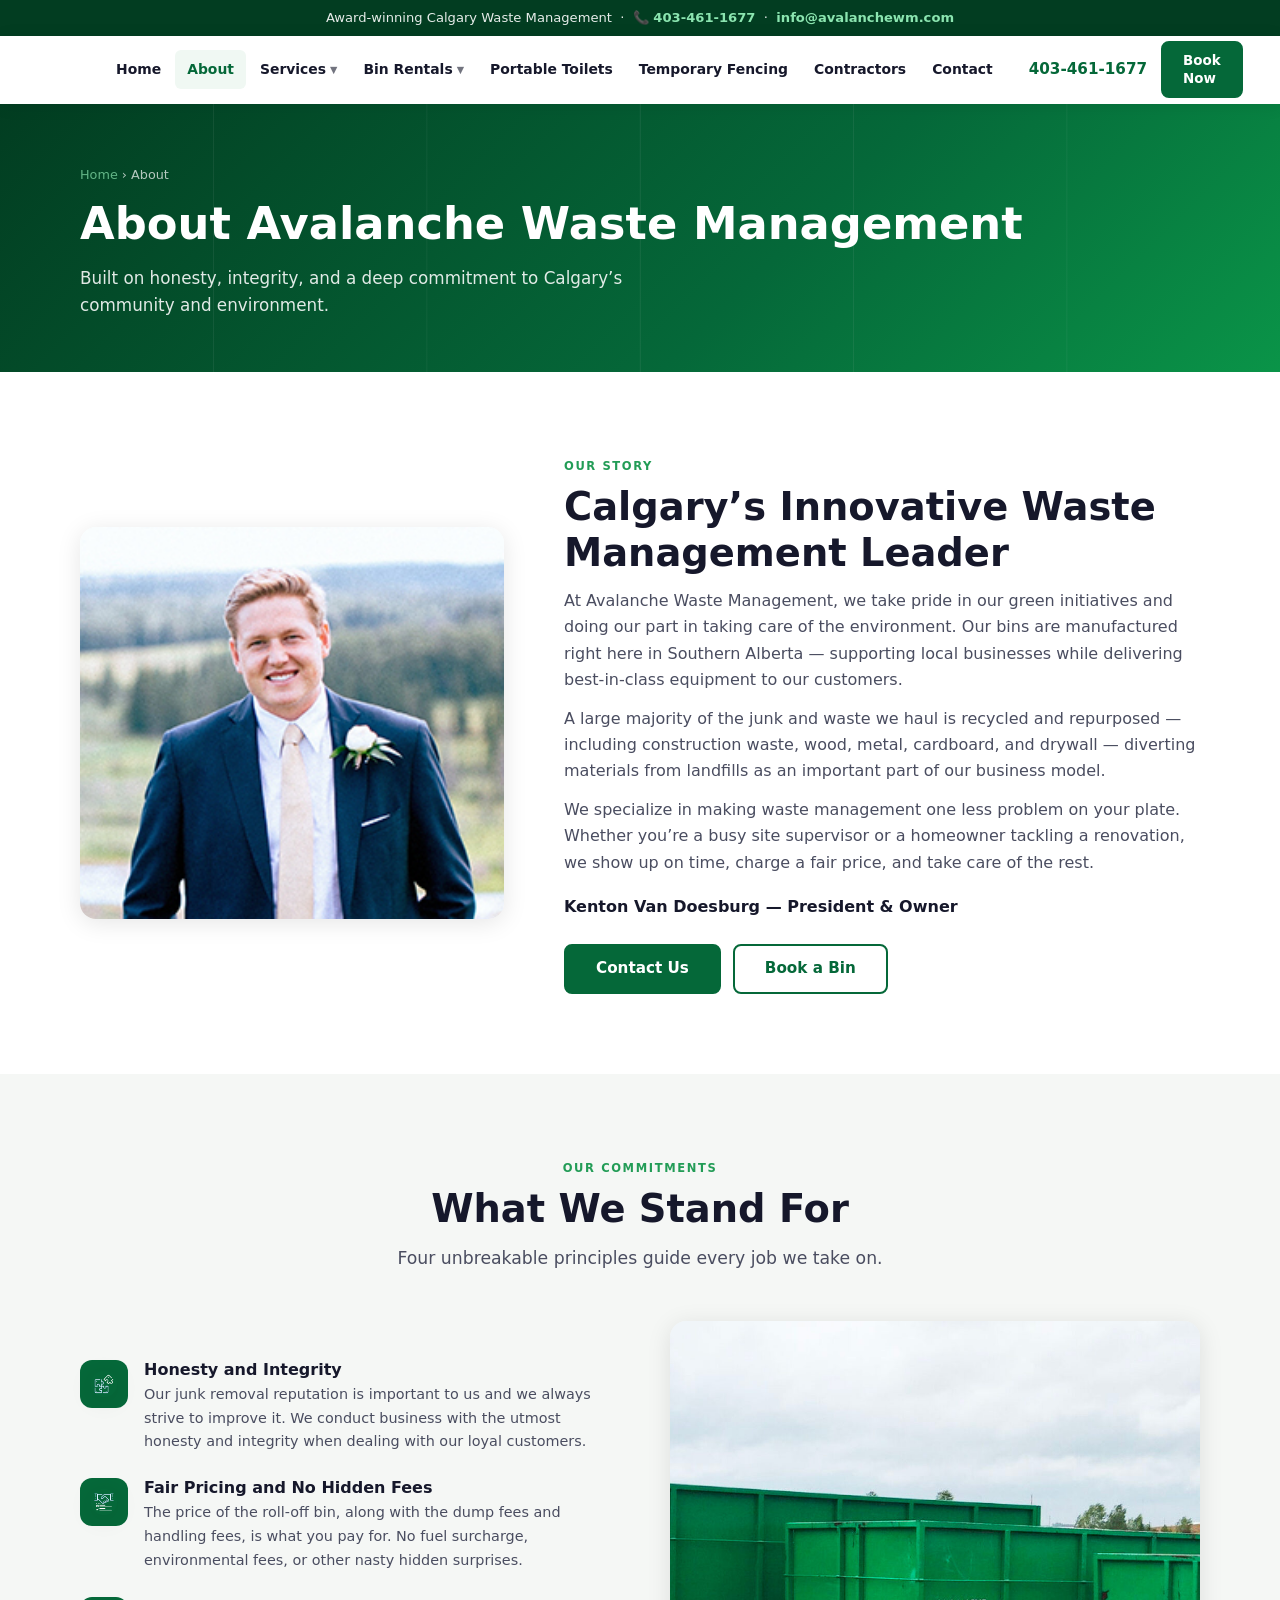
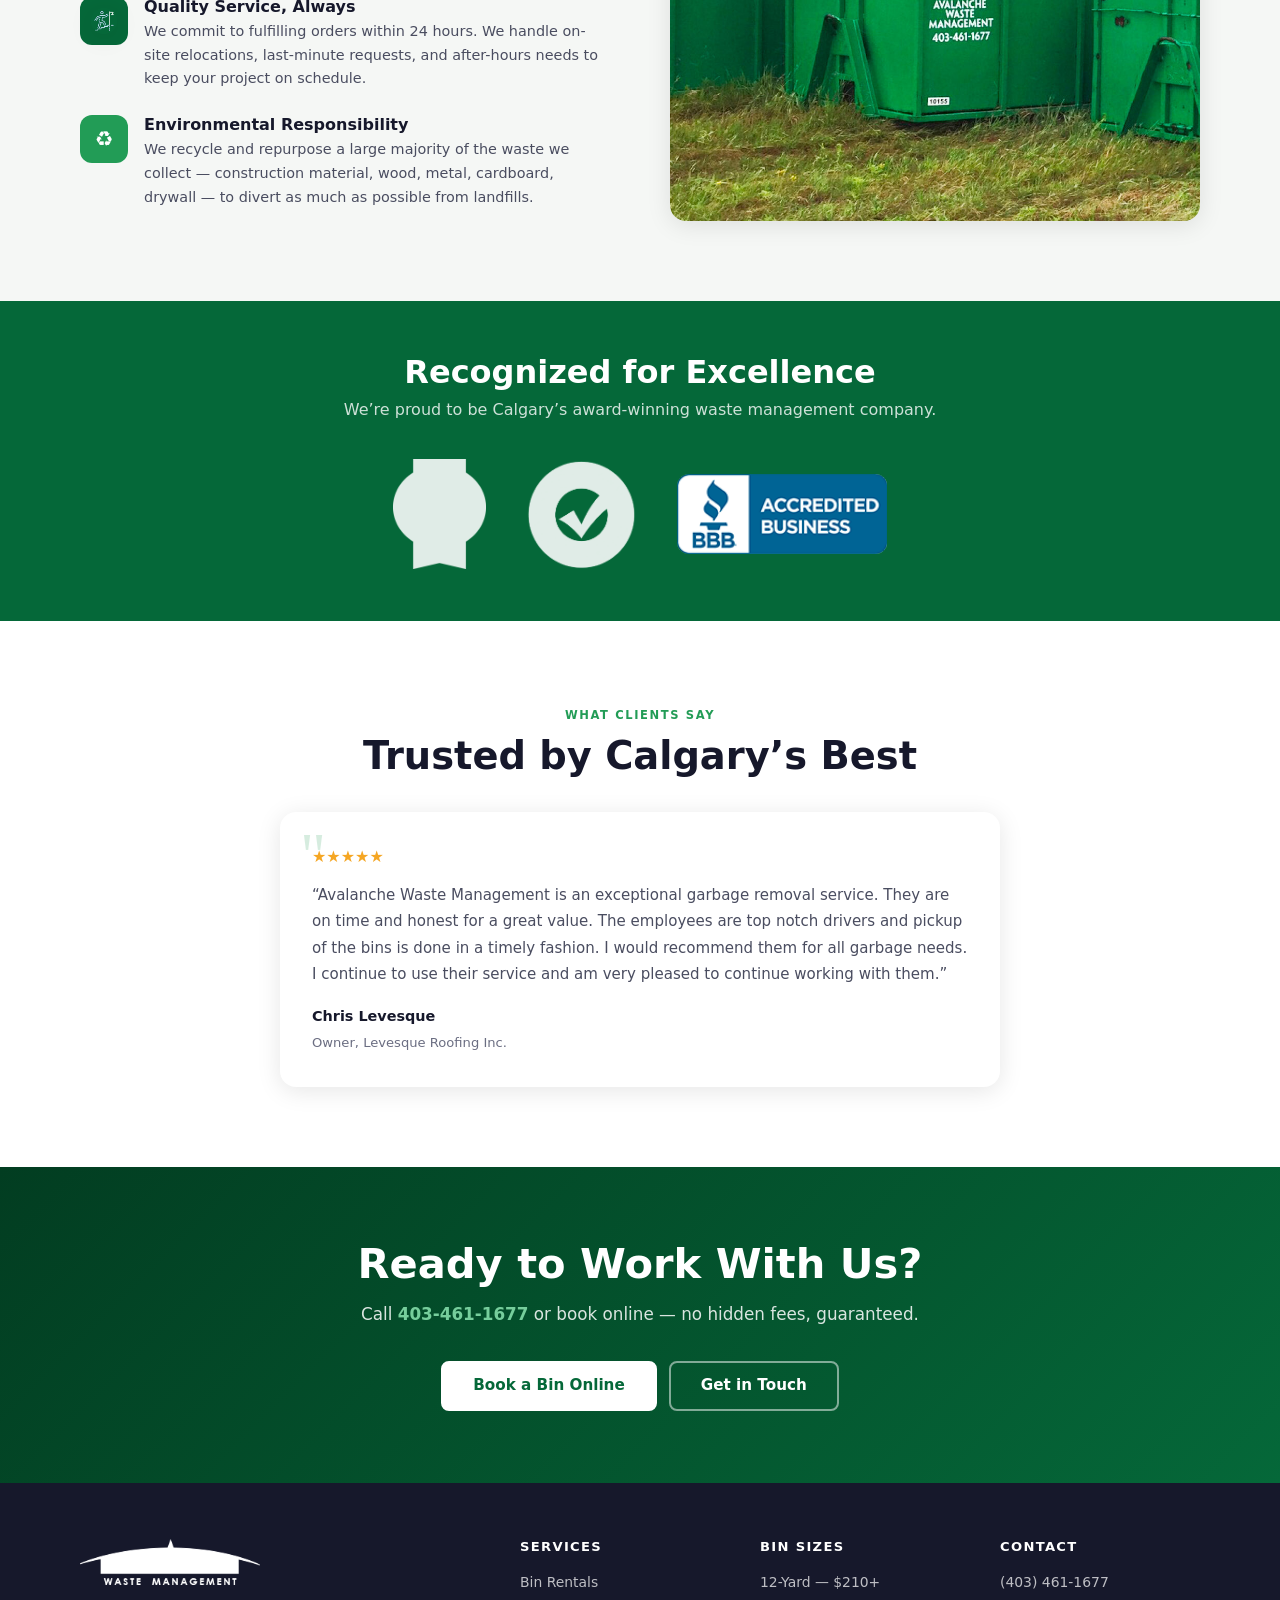
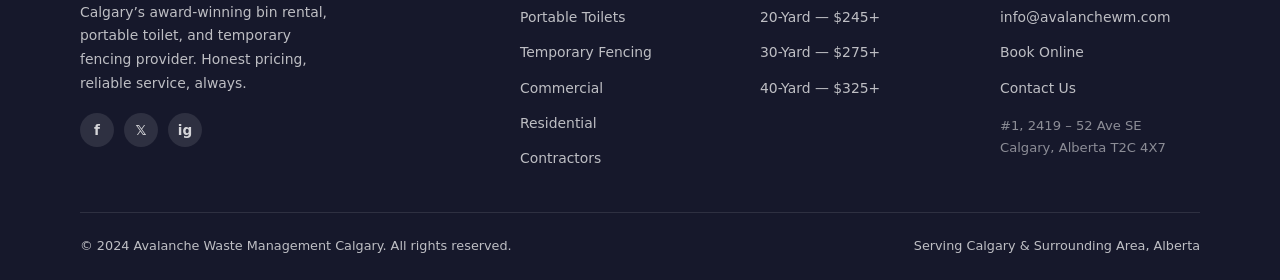
==== about.html @ bcf1470a "Rebuild as multi-page site matching original navigation Adds 9 new pages mirroring avalanchewm.com n" ====
<!DOCTYPE html>
<html lang="en">
<head>
  <meta charset="UTF-8" />
  <meta name="viewport" content="width=device-width, initial-scale=1.0" />
  <title>About | Avalanche Waste Management Calgary</title>
  <meta name="description" content="Learn about Avalanche Waste Management — Calgary's award-winning bin rental company built on honesty, integrity, fair pricing, and recycling." />
  <link rel="icon" type="image/png" href="assets/logo.png" />
  <link rel="stylesheet" href="assets/style.css" />
  <meta property="og:type" content="website" />
  <meta property="og:title" content="About | Avalanche Waste Management Calgary" />
  <meta property="og:description" content="Learn about Avalanche Waste Management — Calgary's award-winning bin rental company built on honesty, integrity, fair pricing, and recycling." />
  <meta property="og:image" content="assets/kent.jpg" />
  <meta name="twitter:card" content="summary_large_image" />
</head>
<body>

  <div class="topbar">
    Award-winning Calgary Waste Management &nbsp;&middot;&nbsp;
    <a href="tel:4034611677">&#128222; 403-461-1677</a>
    &nbsp;&middot;&nbsp;
    <a href="mailto:info@avalanchewm.com">info@avalanchewm.com</a>
  </div>

  <nav class="site-nav">
    <div class="nav-inner">
      <a class="nav-logo" href="index.html"><img src="assets/logo.png" alt="Avalanche Waste Management" /></a>
      <input type="checkbox" id="nav-toggle" />
      <label class="hamburger" for="nav-toggle"><span></span><span></span><span></span></label>
      <ul class="nav-menu">
        <li class="nav-item"><a class="nav-link" href="index.html">Home</a></li>
        <li class="nav-item"><a class="nav-link active" href="about.html">About</a></li>
        <li class="nav-item dropdown">
          <a class="nav-link" href="#">Services <span class="caret">&#9660;</span></a>
          <div class="dropdown-menu">
            <a class="dropdown-item" href="commercial-services.html">Commercial Services</a>
            <a class="dropdown-item" href="residential-services.html">Residential Services</a>
          </div>
        </li>
        <li class="nav-item dropdown">
          <a class="nav-link" href="rentals.html">Bin Rentals <span class="caret">&#9660;</span></a>
          <div class="dropdown-menu">
            <a class="dropdown-item" href="rentals.html#yard40">40-Yard Bin</a>
            <a class="dropdown-item" href="rentals.html#yard30">30-Yard Bin</a>
            <a class="dropdown-item" href="rentals.html#yard20">20-Yard Bin</a>
            <a class="dropdown-item" href="rentals.html#yard12">12-Yard Bin</a>
          </div>
        </li>
        <li class="nav-item"><a class="nav-link" href="portable-toilets.html">Portable Toilets</a></li>
        <li class="nav-item"><a class="nav-link" href="temporary-fencing.html">Temporary Fencing</a></li>
        <li class="nav-item"><a class="nav-link" href="contractor.html">Contractors</a></li>
        <li class="nav-item"><a class="nav-link" href="contact.html">Contact</a></li>
      </ul>
      <div class="nav-right">
        <a class="nav-phone" href="tel:4034611677">403-461-1677</a>
        <a class="btn btn-primary btn-sm" href="booking.html">Book Now</a>
      </div>
    </div>
  </nav>

  <!-- ── Hero ───────────────────────────────────────────── -->
  <section class="page-hero">
    <div class="container page-hero-content">
      <p class="breadcrumb"><a href="index.html">Home</a> &rsaquo; About</p>
      <h1>About Avalanche Waste Management</h1>
      <p>Built on honesty, integrity, and a deep commitment to Calgary&rsquo;s community and environment.</p>
    </div>
  </section>

  <!-- ── Story ──────────────────────────────────────────── -->
  <section class="section">
    <div class="container">
      <div class="split split-2-3">
        <div class="hide-mobile">
          <img src="assets/kent.jpg" alt="Kenton Van Doesburg — President, Avalanche Waste Management" style="max-height:420px;" loading="lazy" />
        </div>
        <div>
          <span class="label">Our Story</span>
          <h2 class="h2">Calgary&rsquo;s Innovative Waste Management Leader</h2>
          <p style="color:var(--gray);margin-top:12px;">At Avalanche Waste Management, we take pride in our green initiatives and doing our part in taking care of the environment. Our bins are manufactured right here in Southern Alberta &mdash; supporting local businesses while delivering best-in-class equipment to our customers.</p>
          <p style="color:var(--gray);margin-top:12px;">A large majority of the junk and waste we haul is recycled and repurposed &mdash; including construction waste, wood, metal, cardboard, and drywall &mdash; diverting materials from landfills as an important part of our business model.</p>
          <p style="color:var(--gray);margin-top:12px;">We specialize in making waste management one less problem on your plate. Whether you&rsquo;re a busy site supervisor or a homeowner tackling a renovation, we show up on time, charge a fair price, and take care of the rest.</p>
          <p style="margin-top:18px;font-weight:700;">Kenton Van Doesburg &mdash; President &amp; Owner</p>
          <div class="btn-group mt-24">
            <a class="btn btn-primary" href="contact.html">Contact Us</a>
            <a class="btn btn-outline" href="booking.html">Book a Bin</a>
          </div>
        </div>
      </div>
    </div>
  </section>

  <!-- ── Values ─────────────────────────────────────────── -->
  <section class="section bg-light">
    <div class="container">
      <div class="text-center mb-48">
        <span class="label">Our Commitments</span>
        <h2 class="h2">What We Stand For</h2>
        <p class="lead mx-auto">Four unbreakable principles guide every job we take on.</p>
      </div>
      <div class="split">
        <div>
          <div class="feature-list">
            <div class="feature-item">
              <div class="feature-icon"><img src="assets/icon-honesty.png" alt="" /></div>
              <div class="feature-text">
                <h4>Honesty and Integrity</h4>
                <p>Our junk removal reputation is important to us and we always strive to improve it. We conduct business with the utmost honesty and integrity when dealing with our loyal customers.</p>
              </div>
            </div>
            <div class="feature-item">
              <div class="feature-icon"><img src="assets/icon-fair-pricing.png" alt="" /></div>
              <div class="feature-text">
                <h4>Fair Pricing and No Hidden Fees</h4>
                <p>The price of the roll-off bin, along with the dump fees and handling fees, is what you pay for. No fuel surcharge, environmental fees, or other nasty hidden surprises.</p>
              </div>
            </div>
            <div class="feature-item">
              <div class="feature-icon"><img src="assets/icon-quality.png" alt="" /></div>
              <div class="feature-text">
                <h4>Quality Service, Always</h4>
                <p>We commit to fulfilling orders within 24 hours. We handle on-site relocations, last-minute requests, and after-hours needs to keep your project on schedule.</p>
              </div>
            </div>
            <div class="feature-item">
              <div class="feature-icon" style="background:var(--green2);"><span class="emoji">&#9851;</span></div>
              <div class="feature-text">
                <h4>Environmental Responsibility</h4>
                <p>We recycle and repurpose a large majority of the waste we collect &mdash; construction material, wood, metal, cardboard, drywall &mdash; to divert as much as possible from landfills.</p>
              </div>
            </div>
          </div>
        </div>
        <div class="hide-mobile">
          <img src="assets/service-bins.jpg" alt="Avalanche WM bins" style="max-height:500px;" loading="lazy" />
        </div>
      </div>
    </div>
  </section>

  <!-- ── Awards ─────────────────────────────────────────── -->
  <section class="awards-bar">
    <div class="container">
      <h2>Recognized for Excellence</h2>
      <p>We&rsquo;re proud to be Calgary&rsquo;s award-winning waste management company.</p>
      <div class="awards-logos">
        <div><img src="assets/award-consumer-choice.png" alt="2020 Consumer Choice Award" /></div>
        <div><img src="assets/award-top-choice.png" alt="2018-2019 Top Choice Award" /></div>
        <div class="award-bbb"><img src="assets/bbb-logo.png" alt="BBB Accredited Business" /></div>
      </div>
    </div>
  </section>

  <!-- ── Testimonial ────────────────────────────────────── -->
  <section class="section">
    <div class="container" style="max-width:760px;">
      <div class="text-center mb-32">
        <span class="label">What Clients Say</span>
        <h2 class="h2">Trusted by Calgary&rsquo;s Best</h2>
      </div>
      <div class="testimonial-block">
        <div class="testimonial-stars">&#9733;&#9733;&#9733;&#9733;&#9733;</div>
        <p class="testimonial-text">&ldquo;Avalanche Waste Management is an exceptional garbage removal service. They are on time and honest for a great value. The employees are top notch drivers and pickup of the bins is done in a timely fashion. I would recommend them for all garbage needs. I continue to use their service and am very pleased to continue working with them.&rdquo;</p>
        <div class="testimonial-author"><strong>Chris Levesque</strong><span>Owner, Levesque Roofing Inc.</span></div>
      </div>
    </div>
  </section>

  <!-- ── CTA ────────────────────────────────────────────── -->
  <section class="cta-banner">
    <h2>Ready to Work With Us?</h2>
    <p>Call <a href="tel:4034611677" style="color:#8be5b0;font-weight:700;">403-461-1677</a> or book online &mdash; no hidden fees, guaranteed.</p>
    <div class="btn-group" style="justify-content:center;">
      <a class="btn btn-white" href="booking.html">Book a Bin Online</a>
      <a class="btn btn-ghost" href="contact.html">Get in Touch</a>
    </div>
  </section>

  <!-- ── Footer ─────────────────────────────────────────── -->
  <footer class="site-footer">
    <div class="container">
      <div class="footer-grid">
        <div class="footer-brand">
          <img src="assets/logo.png" alt="Avalanche Waste Management" />
          <p>Calgary&rsquo;s award-winning bin rental, portable toilet, and temporary fencing provider. Honest pricing, reliable service, always.</p>
          <div class="footer-social">
            <a href="https://www.facebook.com/Avalanche-Waste-Management-693811640731460" target="_blank" rel="noopener" aria-label="Facebook">f</a>
            <a href="https://twitter.com/avalanche_waste" target="_blank" rel="noopener" aria-label="Twitter">&#120143;</a>
            <a href="https://instagram.com/avalanche_waste" target="_blank" rel="noopener" aria-label="Instagram">ig</a>
          </div>
        </div>
        <div class="footer-col">
          <h4>Services</h4>
          <ul>
            <li><a href="rentals.html">Bin Rentals</a></li>
            <li><a href="portable-toilets.html">Portable Toilets</a></li>
            <li><a href="temporary-fencing.html">Temporary Fencing</a></li>
            <li><a href="commercial-services.html">Commercial</a></li>
            <li><a href="residential-services.html">Residential</a></li>
            <li><a href="contractor.html">Contractors</a></li>
          </ul>
        </div>
        <div class="footer-col">
          <h4>Bin Sizes</h4>
          <ul>
            <li><a href="rentals.html#yard12">12-Yard &mdash; $210+</a></li>
            <li><a href="rentals.html#yard20">20-Yard &mdash; $245+</a></li>
            <li><a href="rentals.html#yard30">30-Yard &mdash; $275+</a></li>
            <li><a href="rentals.html#yard40">40-Yard &mdash; $325+</a></li>
          </ul>
        </div>
        <div class="footer-col">
          <h4>Contact</h4>
          <ul>
            <li><a href="tel:4034611677">(403) 461-1677</a></li>
            <li><a href="mailto:info@avalanchewm.com">info@avalanchewm.com</a></li>
            <li><a href="booking.html">Book Online</a></li>
            <li><a href="contact.html">Contact Us</a></li>
          </ul>
          <p style="font-size:.82rem;margin-top:14px;opacity:.7;">#1, 2419 &ndash; 52 Ave SE<br/>Calgary, Alberta T2C 4X7</p>
        </div>
      </div>
      <div class="footer-bottom">
        <p>&copy; 2024 Avalanche Waste Management Calgary. All rights reserved.</p>
        <p>Serving Calgary &amp; Surrounding Area, Alberta</p>
      </div>
    </div>
  </footer>

</body>
</html>
---- assets/style.css ----
/* ═══════════════════════════════════════════════════════
   Avalanche Waste Management — Shared Stylesheet
   Brand: #056839 (primary green), #229c56 (secondary green)
   ═══════════════════════════════════════════════════════ */

/* ── Reset & Tokens ─────────────────────────────────── */
*, *::before, *::after { box-sizing: border-box; margin: 0; padding: 0; }
:root {
  --green:    #056839;
  --green2:   #229c56;
  --green-dk: #023d21;
  --dark:     #16182b;
  --gray:     #4a4d60;
  --gray-lt:  #6b6e82;
  --light:    #f5f7f5;
  --border:   #dde2df;
  --white:    #ffffff;
  --radius:   8px;
  --radius-lg:16px;
  --shadow:   0 4px 24px rgba(0,0,0,.10);
  --shadow-lg:0 12px 40px rgba(0,0,0,.14);
  --trans:    .2s ease;
  --container:1160px;
}
html { scroll-behavior: smooth; }
body {
  font-family: 'Segoe UI', system-ui, -apple-system, sans-serif;
  color: var(--dark);
  background: var(--white);
  line-height: 1.65;
}
img { max-width: 100%; display: block; }
a  { color: inherit; text-decoration: none; }

/* ── Layout helpers ─────────────────────────────────── */
.container { max-width: var(--container); margin: 0 auto; padding: 0 20px; }
.section    { padding: 80px 0; }
.section-sm { padding: 52px 0; }
.section-lg { padding: 100px 0; }
.bg-light   { background: var(--light); }
.bg-dark    { background: var(--dark); color: var(--white); }
.bg-green   { background: var(--green); color: var(--white); }
.text-center{ text-align: center; }

/* ── Typography helpers ─────────────────────────────── */
.label {
  display: inline-block;
  font-size: .72rem;
  font-weight: 700;
  letter-spacing: .14em;
  text-transform: uppercase;
  color: var(--green2);
  margin-bottom: 8px;
}
.bg-green .label, .bg-dark .label { color: #8be5b0; }
h1,h2,h3,h4 { line-height: 1.2; }
.h1 { font-size: clamp(2rem, 5vw, 3.2rem); font-weight: 900; }
.h2 { font-size: clamp(1.6rem, 4vw, 2.4rem); font-weight: 800; }
.h3 { font-size: 1.3rem; font-weight: 700; }
.lead { font-size: 1.08rem; color: var(--gray); max-width: 640px; margin-top: 12px; }
.bg-green .lead, .bg-dark .lead { color: rgba(255,255,255,.8); }

/* ── Buttons ────────────────────────────────────────── */
.btn {
  display: inline-block;
  padding: 13px 30px;
  border-radius: var(--radius);
  font-weight: 700;
  font-size: .95rem;
  transition: opacity var(--trans), transform var(--trans);
  cursor: pointer;
  border: 2px solid transparent;
  line-height: 1.3;
}
.btn:hover { opacity: .87; transform: translateY(-1px); }
.btn-primary   { background: var(--green);  color: var(--white); border-color: var(--green); }
.btn-outline   { background: transparent;   color: var(--green); border-color: var(--green); }
.btn-white     { background: var(--white);  color: var(--green); border-color: var(--white); }
.btn-ghost     { background: transparent;   color: var(--white); border-color: rgba(255,255,255,.5); }
.btn-lg        { padding: 15px 36px; font-size: 1.05rem; }
.btn-sm        { padding: 9px 20px;  font-size: .84rem; }
.btn-block     { width: 100%; text-align: center; }
.btn-group     { display: flex; gap: 12px; flex-wrap: wrap; align-items: center; }

/* ── Top bar ────────────────────────────────────────── */
.topbar {
  background: var(--green-dk);
  color: rgba(255,255,255,.9);
  font-size: .82rem;
  padding: 7px 0;
  text-align: center;
}
.topbar a { color: #8be5b0; font-weight: 600; }
.topbar a:hover { text-decoration: underline; }

/* ── Navigation ─────────────────────────────────────── */
.site-nav {
  background: var(--white);
  box-shadow: 0 2px 16px rgba(0,0,0,.08);
  position: sticky;
  top: 0;
  z-index: 200;
}
.nav-inner {
  max-width: var(--container);
  margin: 0 auto;
  padding: 0 20px;
  display: flex;
  align-items: center;
  gap: 24px;
  height: 68px;
}
.nav-logo img { height: 50px; width: auto; }
.nav-menu {
  display: flex;
  list-style: none;
  gap: 2px;
  flex: 1;
}
.nav-item { position: relative; }
.nav-link {
  display: flex;
  align-items: center;
  gap: 4px;
  padding: 8px 12px;
  font-size: .87rem;
  font-weight: 600;
  color: var(--dark);
  border-radius: 6px;
  white-space: nowrap;
  transition: background var(--trans), color var(--trans);
}
.nav-link:hover, .nav-link.active { color: var(--green); background: #f0f8f3; }
.nav-link .caret { font-size: .6rem; opacity: .6; }
/* Dropdowns */
.dropdown { position: relative; }
.dropdown-menu {
  display: none;
  position: absolute;
  top: calc(100% + 4px);
  left: 0;
  background: var(--white);
  border: 1px solid var(--border);
  border-radius: var(--radius);
  box-shadow: var(--shadow);
  min-width: 200px;
  padding: 6px;
  z-index: 300;
}
.dropdown:hover .dropdown-menu,
.dropdown:focus-within .dropdown-menu { display: block; }
.dropdown-item {
  display: block;
  padding: 9px 14px;
  font-size: .86rem;
  font-weight: 600;
  color: var(--dark);
  border-radius: 6px;
  transition: background var(--trans), color var(--trans);
}
.dropdown-item:hover { background: #f0f8f3; color: var(--green); }
/* Nav right */
.nav-right { display: flex; align-items: center; gap: 14px; margin-left: auto; }
.nav-phone { font-weight: 700; color: var(--green); font-size: .95rem; white-space: nowrap; }
/* Mobile hamburger */
.hamburger { display: none; flex-direction: column; gap: 5px; cursor: pointer; background: none; border: none; padding: 4px; }
.hamburger span { width: 24px; height: 2px; background: var(--dark); border-radius: 2px; transition: var(--trans); }
#nav-toggle { display: none; }
@media (max-width: 900px) {
  .nav-menu, .nav-right .btn { display: none; }
  .hamburger { display: flex; }
  #nav-toggle:checked ~ .nav-menu {
    display: flex;
    flex-direction: column;
    position: absolute;
    top: 68px;
    left: 0; right: 0;
    background: var(--white);
    padding: 16px;
    gap: 2px;
    box-shadow: 0 8px 24px rgba(0,0,0,.1);
    border-top: 1px solid var(--border);
  }
  #nav-toggle:checked ~ .nav-menu .dropdown-menu {
    display: block;
    position: static;
    box-shadow: none;
    border: none;
    padding-left: 12px;
    margin-top: 2px;
  }
}

/* ── Page hero (inner pages) ────────────────────────── */
.page-hero {
  background: linear-gradient(135deg, var(--green-dk) 0%, var(--green) 60%, #0a9448 100%);
  color: var(--white);
  padding: 60px 0 52px;
  position: relative;
  overflow: hidden;
}
.page-hero::before {
  content: '';
  position: absolute;
  inset: 0;
  background: url('../assets/hero-bg.png') center/cover;
  opacity: .1;
}
.page-hero-content { position: relative; z-index: 1; }
.page-hero .breadcrumb {
  font-size: .8rem;
  opacity: .7;
  margin-bottom: 12px;
}
.page-hero .breadcrumb a { color: #8be5b0; }
.page-hero h1 { font-size: clamp(1.9rem, 4.5vw, 2.8rem); font-weight: 900; margin-bottom: 14px; }
.page-hero p  { font-size: 1.05rem; opacity: .88; max-width: 560px; }
.page-hero .btn-group { margin-top: 28px; }
/* Photo variant */
.page-hero-photo {
  display: grid;
  grid-template-columns: 1fr 1fr;
  gap: 48px;
  align-items: center;
}
.page-hero-photo img {
  border-radius: var(--radius-lg);
  box-shadow: 0 20px 60px rgba(0,0,0,.3);
  width: 100%;
  max-height: 360px;
  object-fit: cover;
}
@media (max-width: 768px) {
  .page-hero-photo { grid-template-columns: 1fr; }
  .page-hero-photo img { display: none; }
}

/* ── Stats strip ────────────────────────────────────── */
.stats-strip { background: var(--dark); color: var(--white); padding: 28px 0; }
.stats-grid {
  display: grid;
  grid-template-columns: repeat(4,1fr);
  gap: 16px;
  text-align: center;
}
.stat-num   { font-size: 1.8rem; font-weight: 900; color: #8be5b0; }
.stat-label { font-size: .78rem; opacity: .7; margin-top: 4px; }
@media (max-width: 640px) { .stats-grid { grid-template-columns: repeat(2,1fr); } }

/* ── Service cards ──────────────────────────────────── */
.cards-grid {
  display: grid;
  grid-template-columns: repeat(3,1fr);
  gap: 28px;
}
.cards-grid-2 { grid-template-columns: repeat(2,1fr); }
.card {
  background: var(--white);
  border: 1px solid var(--border);
  border-radius: var(--radius-lg);
  overflow: hidden;
  box-shadow: var(--shadow);
  transition: transform var(--trans), box-shadow var(--trans);
}
.card:hover { transform: translateY(-4px); box-shadow: var(--shadow-lg); }
.card-img { width: 100%; height: 220px; object-fit: cover; }
.card-body { padding: 24px; }
.card-body h3 { font-size: 1.15rem; font-weight: 800; margin-bottom: 10px; }
.card-body p  { font-size: .9rem; color: var(--gray); margin-bottom: 18px; }
@media (max-width: 820px) {
  .cards-grid { grid-template-columns: 1fr; max-width: 480px; margin-left: auto; margin-right: auto; }
  .cards-grid-2 { grid-template-columns: 1fr; }
}

/* ── Pricing cards ──────────────────────────────────── */
.pricing-grid {
  display: grid;
  grid-template-columns: repeat(2,1fr);
  gap: 24px;
}
.pricing-card {
  border: 2px solid var(--border);
  border-radius: var(--radius-lg);
  padding: 28px;
  position: relative;
  transition: border-color var(--trans), box-shadow var(--trans);
}
.pricing-card:hover    { border-color: var(--green2); box-shadow: var(--shadow); }
.pricing-card.featured { border-color: var(--green); }
.pricing-card .badge {
  position: absolute;
  top: -13px; left: 24px;
  background: var(--green);
  color: var(--white);
  font-size: .7rem; font-weight: 700;
  letter-spacing: .08em; text-transform: uppercase;
  padding: 4px 12px; border-radius: 100px;
}
.pricing-card img   { width: 100%; height: 170px; object-fit: cover; border-radius: 10px; margin-bottom: 16px; }
.pricing-card h3    { font-size: 1.25rem; font-weight: 800; }
.price              { font-size: 2rem; font-weight: 900; color: var(--green); margin: 8px 0 14px; }
.price small        { font-size: .85rem; color: var(--gray); font-weight: 400; }
.spec-list          { list-style: none; margin-bottom: 20px; display: flex; flex-direction: column; gap: 7px; }
.spec-list li       { font-size: .87rem; color: var(--gray); display: flex; gap: 8px; }
.spec-list li::before { content: '✓'; color: var(--green2); font-weight: 800; flex-shrink: 0; }
@media (max-width: 680px) { .pricing-grid { grid-template-columns: 1fr; } }

/* ── Two-column content ─────────────────────────────── */
.split        { display: grid; grid-template-columns: 1fr 1fr; gap: 60px; align-items: center; }
.split-3-2    { grid-template-columns: 3fr 2fr; }
.split-2-3    { grid-template-columns: 2fr 3fr; }
.split img    { border-radius: var(--radius-lg); width: 100%; object-fit: cover; box-shadow: var(--shadow); }
@media (max-width: 768px) {
  .split, .split-3-2, .split-2-3 { grid-template-columns: 1fr; }
  .split .hide-mobile { display: none; }
}

/* ── Feature list ───────────────────────────────────── */
.feature-list { display: flex; flex-direction: column; gap: 24px; margin-top: 28px; }
.feature-item { display: flex; gap: 16px; align-items: flex-start; }
.feature-icon {
  width: 48px; height: 48px; border-radius: 12px;
  background: var(--green);
  display: flex; align-items: center; justify-content: center;
  flex-shrink: 0;
}
.feature-icon img   { width: 26px; height: 26px; object-fit: contain; filter: brightness(10); }
.feature-icon .emoji{ color: var(--white); font-size: 1.3rem; }
.feature-text h4    { font-weight: 700; margin-bottom: 4px; }
.feature-text p     { font-size: .9rem; color: var(--gray); }

/* ── Awards bar ─────────────────────────────────────── */
.awards-bar { background: var(--green); color: var(--white); padding: 52px 0; text-align: center; }
.awards-bar h2 { font-size: clamp(1.4rem,3.5vw,2rem); font-weight: 800; margin-bottom: 6px; }
.awards-bar p  { opacity: .8; margin-bottom: 36px; }
.awards-logos  { display: flex; justify-content: center; align-items: center; gap: 40px; flex-wrap: wrap; }
.awards-logos img {
  height: 110px; width: auto; object-fit: contain;
  filter: brightness(0) invert(1); opacity: .88;
  transition: opacity var(--trans), transform var(--trans);
}
.awards-logos img:hover { opacity: 1; transform: scale(1.04); }
.award-bbb img { filter: none; opacity: 1; height: 80px; }

/* ── Testimonial ────────────────────────────────────── */
.testimonial-block {
  background: var(--white);
  border-radius: var(--radius-lg);
  padding: 32px;
  box-shadow: var(--shadow);
  position: relative;
}
.testimonial-block::before {
  content: '"';
  position: absolute;
  top: 12px; left: 20px;
  font-size: 4rem;
  color: var(--green2);
  opacity: .18;
  font-family: Georgia, serif;
  line-height: 1;
}
.testimonial-stars { color: #f5a623; margin-bottom: 12px; }
.testimonial-text  { font-size: .94rem; color: var(--gray); line-height: 1.75; margin-bottom: 18px; }
.testimonial-author strong { display: block; font-size: .9rem; }
.testimonial-author span   { font-size: .82rem; color: var(--gray-lt); }
.testimonials-grid { display: grid; grid-template-columns: repeat(3,1fr); gap: 24px; }
@media (max-width: 800px) {
  .testimonials-grid { grid-template-columns: 1fr; max-width: 480px; margin: 0 auto; }
}

/* ── CTA banner ─────────────────────────────────────── */
.cta-banner {
  background: linear-gradient(135deg, var(--green-dk), var(--green));
  color: var(--white);
  padding: 72px 20px;
  text-align: center;
}
.cta-banner h2 { font-size: clamp(1.6rem,4vw,2.6rem); font-weight: 900; margin-bottom: 12px; }
.cta-banner p  { opacity: .85; font-size: 1.05rem; margin-bottom: 32px; }
.cta-banner .btn-group { justify-content: center; }

/* ── Contact form ───────────────────────────────────── */
.contact-form-wrap {
  background: var(--white);
  border-radius: var(--radius-lg);
  padding: 36px;
  box-shadow: var(--shadow);
}
.contact-form-wrap h3 { font-size: 1.2rem; font-weight: 800; margin-bottom: 24px; }
.form-row { display: grid; grid-template-columns: 1fr 1fr; gap: 16px; }
.form-group { margin-bottom: 16px; }
.form-group label { display: block; font-size: .82rem; font-weight: 600; margin-bottom: 6px; color: var(--gray); }
.form-group input,
.form-group select,
.form-group textarea {
  width: 100%;
  padding: 12px 14px;
  border: 2px solid var(--border);
  border-radius: var(--radius);
  font-size: .92rem;
  font-family: inherit;
  color: var(--dark);
  background: var(--white);
  transition: border-color var(--trans);
}
.form-group input:focus,
.form-group select:focus,
.form-group textarea:focus { outline: none; border-color: var(--green2); }
.form-group textarea { resize: vertical; min-height: 100px; }
.form-submit { padding: 15px; font-size: 1rem; }
@media (max-width: 640px) { .form-row { grid-template-columns: 1fr; } }

/* ── Contact details ────────────────────────────────── */
.contact-detail { display: flex; gap: 16px; align-items: flex-start; margin-bottom: 24px; }
.contact-icon {
  width: 44px; height: 44px; border-radius: 10px;
  background: var(--green);
  display: flex; align-items: center; justify-content: center;
  flex-shrink: 0; font-size: 1.15rem; color: var(--white);
}
.contact-icon img { width: 24px; height: 24px; object-fit: contain; filter: brightness(10); }
.contact-detail-body strong { display: block; font-size: .8rem; color: var(--gray); font-weight: 600; margin-bottom: 2px; }
.contact-detail-body a,
.contact-detail-body span  { font-weight: 700; color: var(--dark); font-size: .96rem; }
.contact-detail-body a:hover { color: var(--green); }

/* ── Notice box ─────────────────────────────────────── */
.notice {
  background: #e8f5ee;
  border-left: 4px solid var(--green2);
  border-radius: 0 var(--radius) var(--radius) 0;
  padding: 16px 20px;
  font-size: .9rem;
  color: var(--dark);
  margin: 20px 0;
}

/* ── Sector tags ────────────────────────────────────── */
.tag-list { display: flex; flex-wrap: wrap; gap: 8px; margin-top: 16px; }
.tag {
  background: #e8f5ee;
  color: var(--green);
  font-size: .8rem;
  font-weight: 600;
  padding: 4px 12px;
  border-radius: 100px;
  border: 1px solid #c3e6d0;
}

/* ── Footer ─────────────────────────────────────────── */
.site-footer { background: var(--dark); color: rgba(255,255,255,.72); padding: 56px 0 24px; }
.footer-grid {
  display: grid;
  grid-template-columns: 2fr 1fr 1fr 1fr;
  gap: 40px;
  margin-bottom: 40px;
}
.footer-brand img   { height: 46px; width: auto; margin-bottom: 16px; filter: brightness(0) invert(1); }
.footer-brand p     { font-size: .87rem; max-width: 260px; line-height: 1.7; }
.footer-col h4      { color: var(--white); font-size: .82rem; font-weight: 700; text-transform: uppercase; letter-spacing: .1em; margin-bottom: 14px; }
.footer-col ul      { list-style: none; display: flex; flex-direction: column; gap: 9px; }
.footer-col ul a    { font-size: .87rem; transition: color var(--trans); }
.footer-col ul a:hover { color: var(--white); }
.footer-social      { display: flex; gap: 10px; margin-top: 18px; }
.footer-social a {
  width: 34px; height: 34px; border-radius: 50%;
  background: rgba(255,255,255,.1);
  display: flex; align-items: center; justify-content: center;
  font-size: .85rem; font-style: normal; font-weight: 700;
  color: rgba(255,255,255,.8);
  transition: background var(--trans), color var(--trans);
}
.footer-social a:hover { background: var(--green2); color: var(--white); }
.footer-bottom {
  border-top: 1px solid rgba(255,255,255,.1);
  padding-top: 22px;
  display: flex;
  justify-content: space-between;
  align-items: center;
  gap: 12px;
  flex-wrap: wrap;
  font-size: .8rem;
}
@media (max-width: 860px) { .footer-grid { grid-template-columns: 1fr 1fr; } }
@media (max-width: 520px) { .footer-grid { grid-template-columns: 1fr; } }

/* ── Utility ────────────────────────────────────────── */
.mt-8  { margin-top: 8px;  }
.mt-16 { margin-top: 16px; }
.mt-24 { margin-top: 24px; }
.mt-32 { margin-top: 32px; }
.mb-8  { margin-bottom: 8px;  }
.mb-16 { margin-bottom: 16px; }
.mb-32 { margin-bottom: 32px; }
.mb-48 { margin-bottom: 48px; }
.gap-sm { gap: 8px !important; }
.max-640 { max-width: 640px; }
.mx-auto { margin-left: auto; margin-right: auto; }
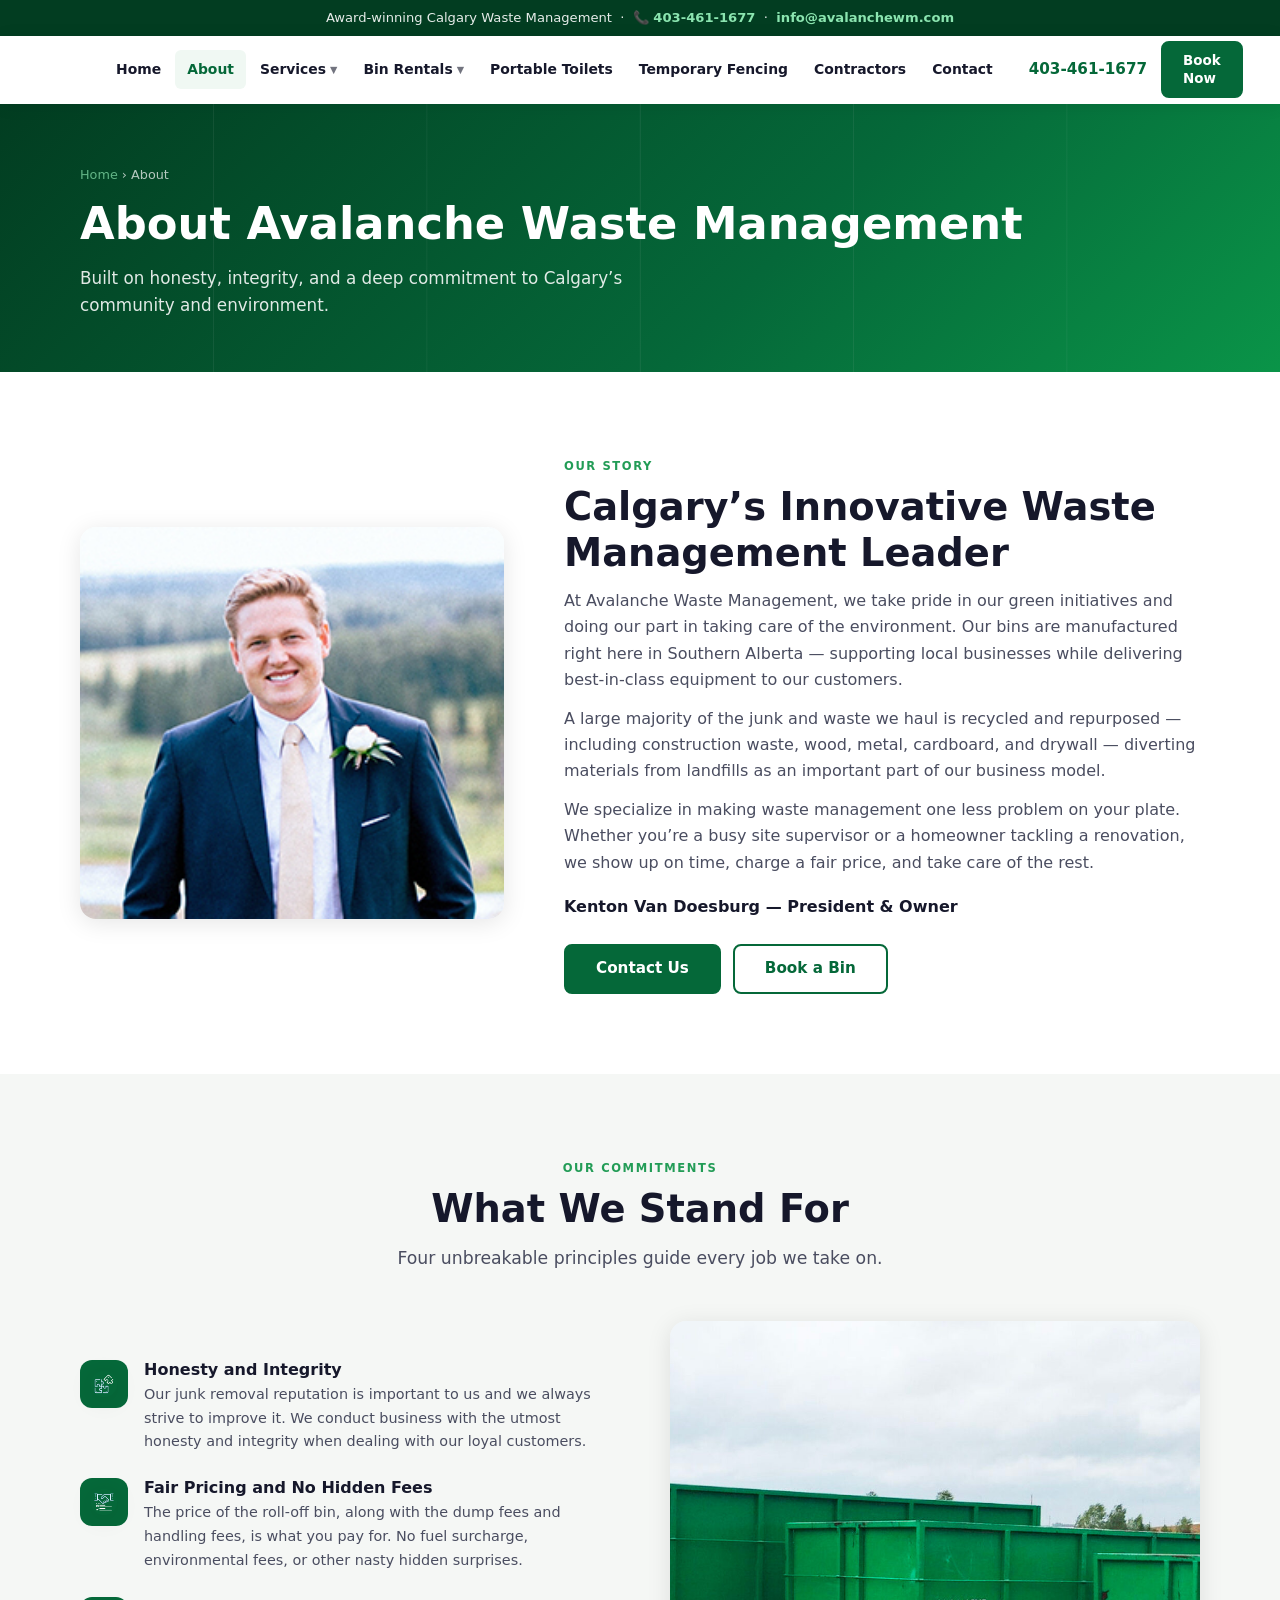
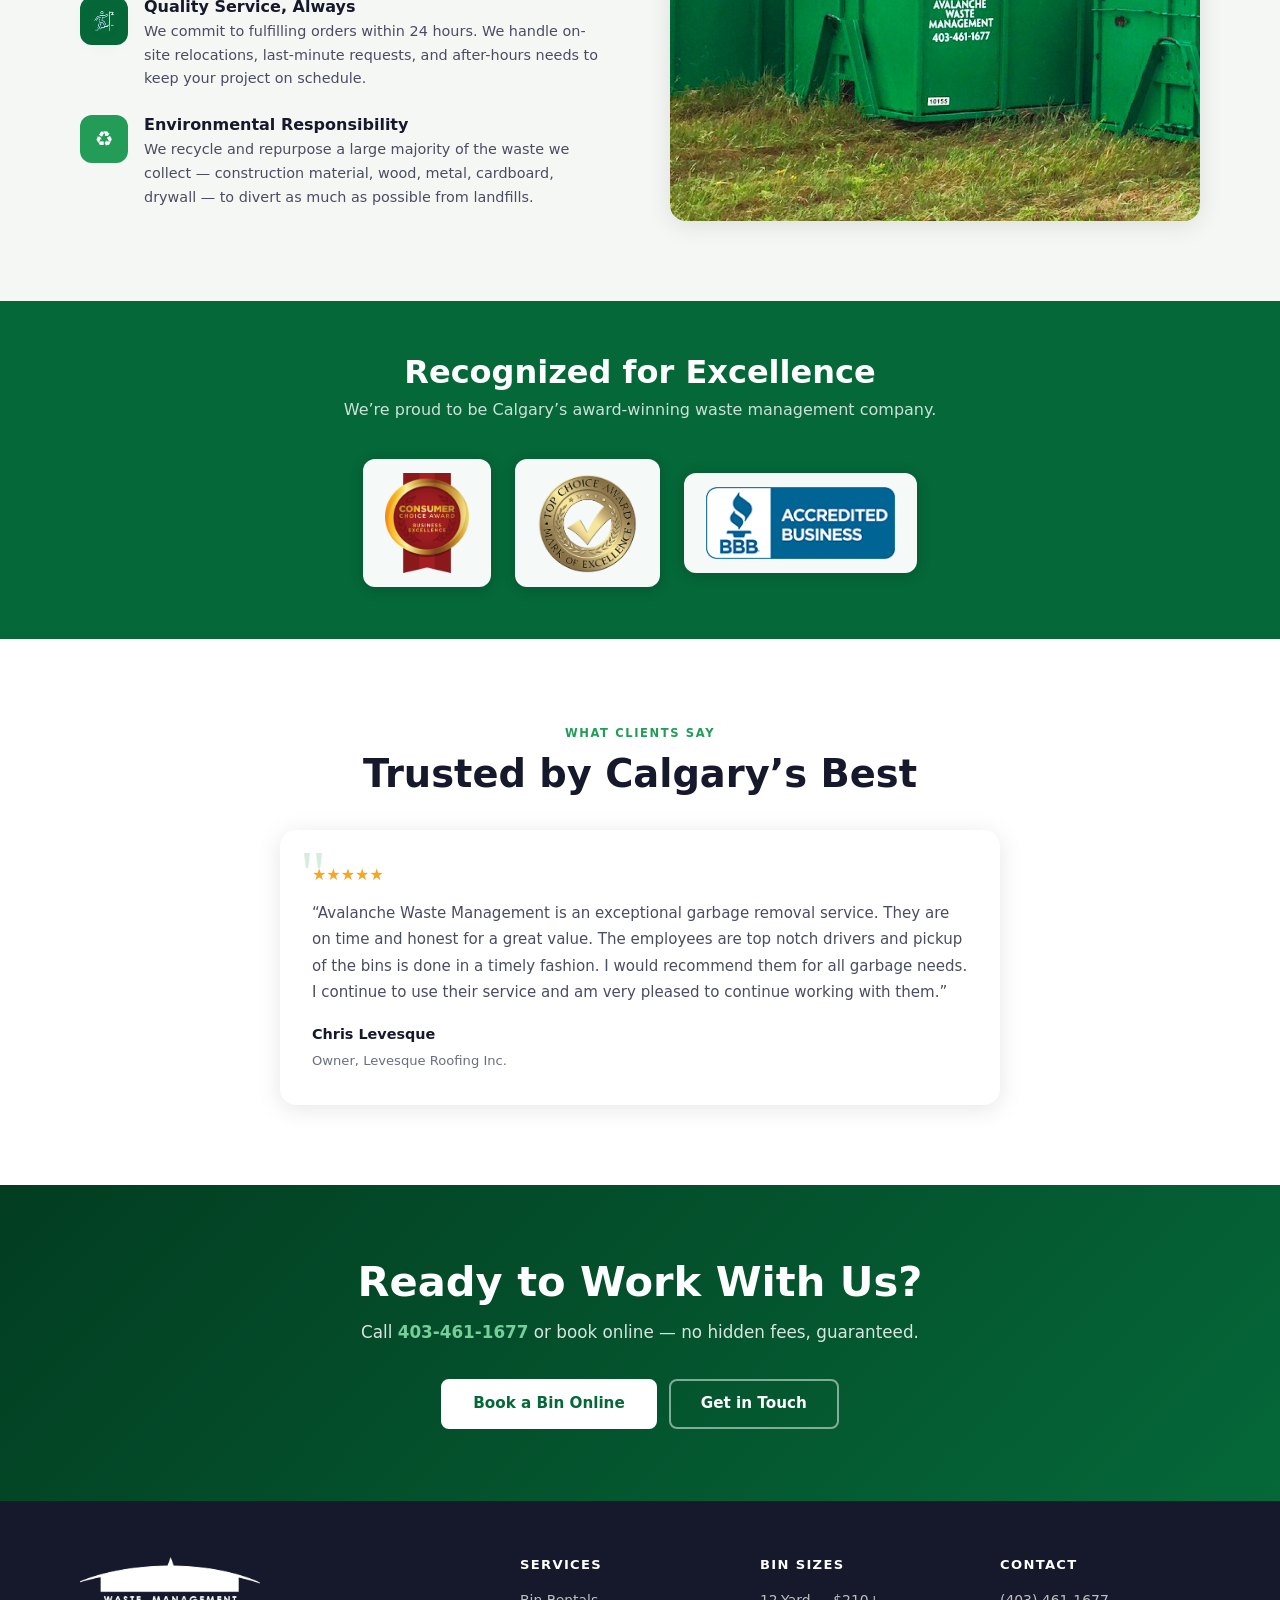
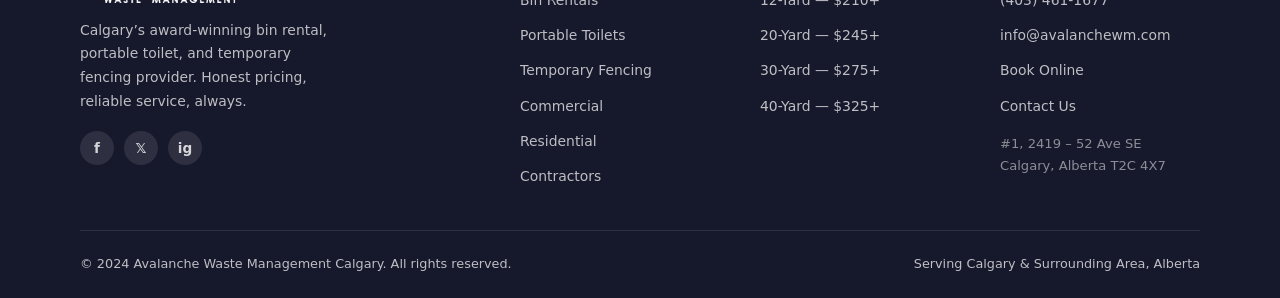
==== commit 668c27bf: "Fix mobile nav auto-close and award image rendering Mobile nav: add JS to all 10 pages that unchecks" ====
--- a/about.html
+++ b/about.html
@@ -227,5 +227,22 @@
     </div>
   </footer>
 
+  <!-- ── Mobile nav auto-close ──────────────────────────
+       The CSS-only checkbox hack keeps the menu open after
+       a link tap. This script unchecks the toggle whenever
+       any nav link (including dropdown items) is clicked.
+  ─────────────────────────────────────────────────────── -->
+  <script>
+    (function () {
+      var toggle = document.getElementById('nav-toggle');
+      if (!toggle) return;
+      document.querySelectorAll('.nav-link, .dropdown-item').forEach(function (el) {
+        el.addEventListener('click', function () {
+          toggle.checked = false;
+        });
+      });
+    })();
+  </script>
+
 </body>
 </html>
--- a/assets/style.css
+++ b/assets/style.css
@@ -333,14 +333,24 @@
 .awards-bar { background: var(--green); color: var(--white); padding: 52px 0; text-align: center; }
 .awards-bar h2 { font-size: clamp(1.4rem,3.5vw,2rem); font-weight: 800; margin-bottom: 6px; }
 .awards-bar p  { opacity: .8; margin-bottom: 36px; }
-.awards-logos  { display: flex; justify-content: center; align-items: center; gap: 40px; flex-wrap: wrap; }
+.awards-logos  { display: flex; justify-content: center; align-items: center; gap: 24px; flex-wrap: wrap; }
+/* White cards so coloured badge artwork is legible on the green background */
+.awards-logos > div {
+  background: rgba(255,255,255,.96);
+  border-radius: 12px;
+  padding: 14px 22px;
+  display: flex;
+  align-items: center;
+  justify-content: center;
+  box-shadow: 0 2px 14px rgba(0,0,0,.18);
+  transition: transform var(--trans), box-shadow var(--trans);
+}
+.awards-logos > div:hover { transform: scale(1.04); box-shadow: 0 6px 24px rgba(0,0,0,.25); }
 .awards-logos img {
-  height: 110px; width: auto; object-fit: contain;
-  filter: brightness(0) invert(1); opacity: .88;
-  transition: opacity var(--trans), transform var(--trans);
-}
-.awards-logos img:hover { opacity: 1; transform: scale(1.04); }
-.award-bbb img { filter: none; opacity: 1; height: 80px; }
+  height: 100px; width: auto; object-fit: contain;
+  /* Display award images in their natural colours — no destructive filter */
+}
+.award-bbb img { height: 72px; }
 
 /* ── Testimonial ────────────────────────────────────── */
 .testimonial-block {
